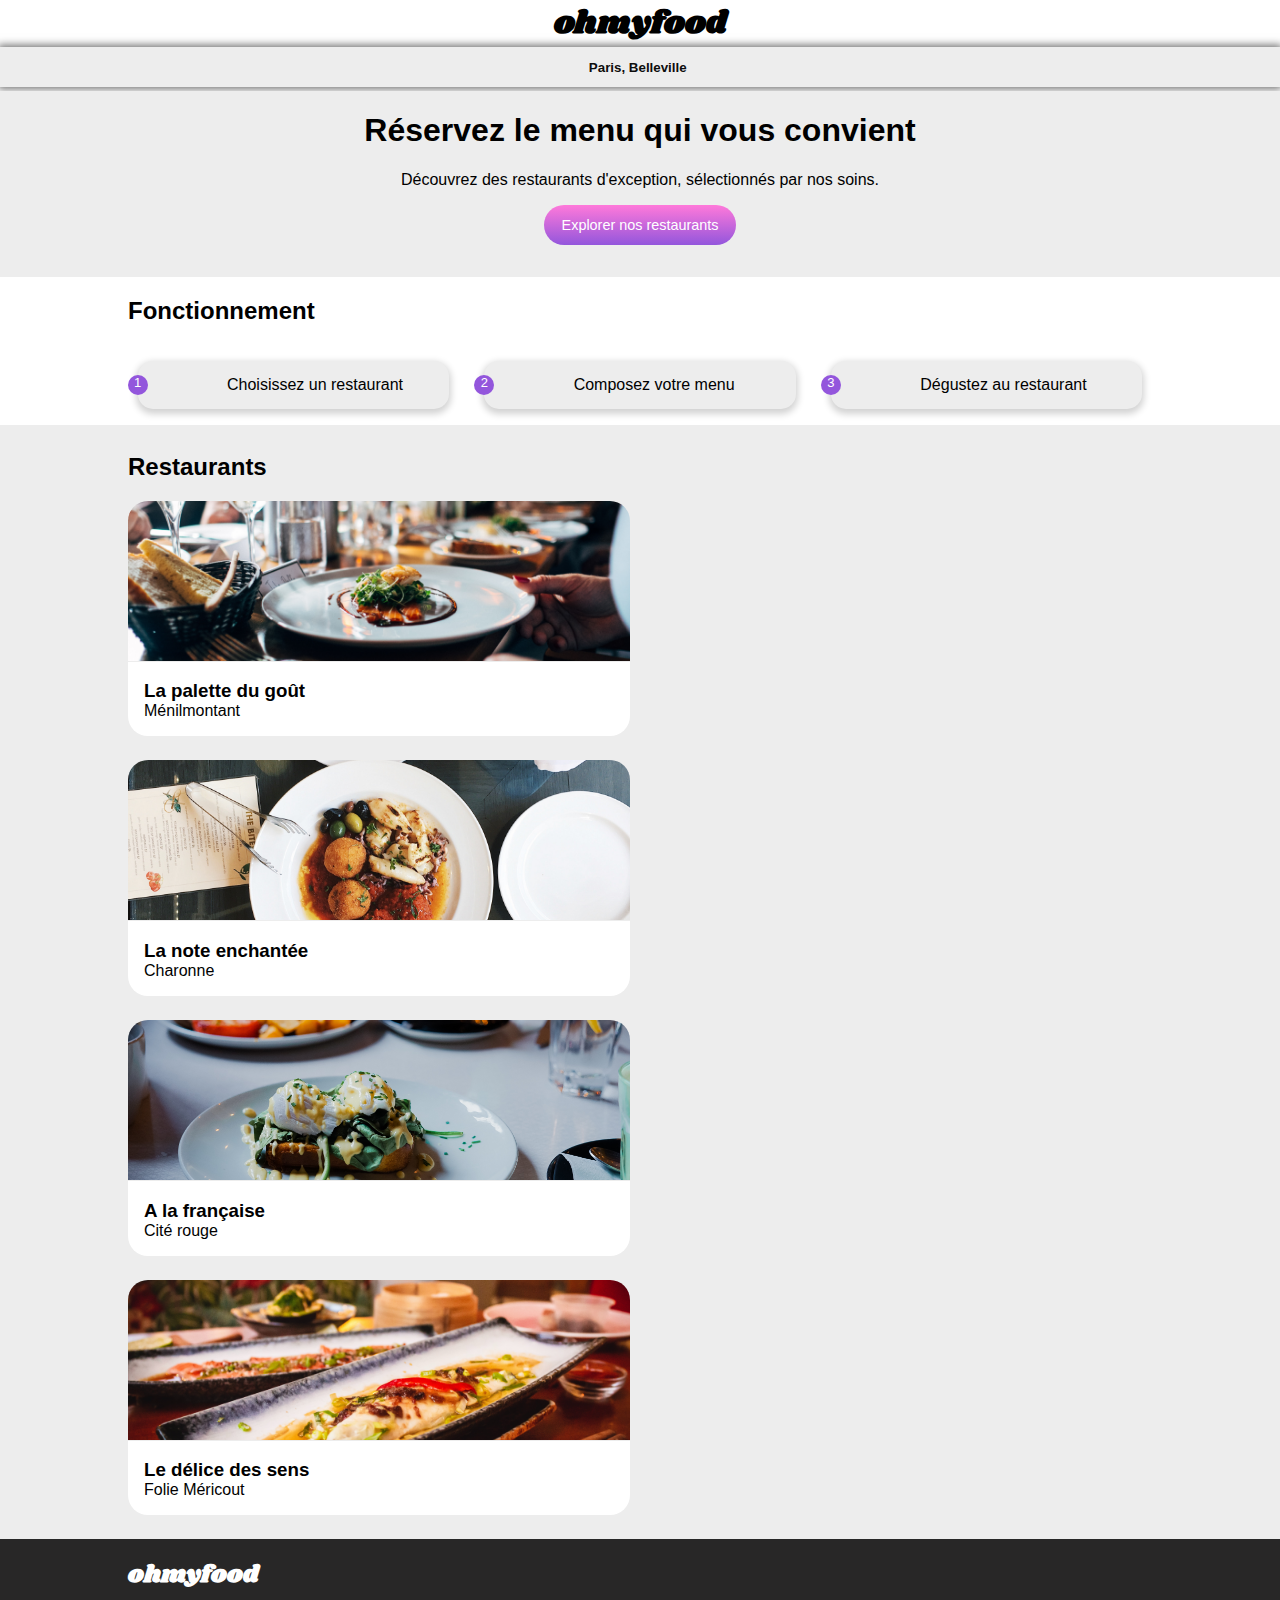
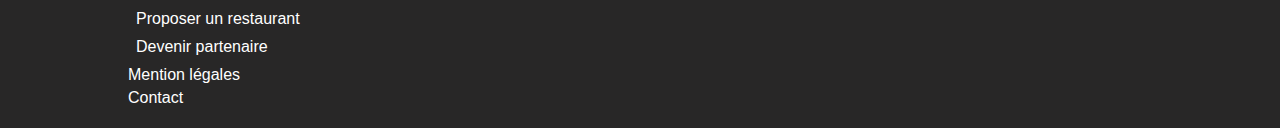
==== ohmyfood/index.html @ c32d4a1a "Half way, il manque plus que les corrections et les animations css" ====
<!DOCTYPE html>
<html lang="fr">
  <head>
    <meta charset="UTF-8" />
    <meta name="viewport" content="width=device-width, initial-scale=1.0" />
    <title>ohmyfood</title>
    <!--Google font-->
    <link rel="preconnect" href="https://fonts.googleapis.com" />
    <link rel="preconnect" href="https://fonts.gstatic.com" crossorigin />
    <link rel="stylesheet" href="https://fonts.googleapis.com/css2?family=Shrikhand&display=swap">
    <!--Font awsome-->
    <link
      rel="stylesheet"
      href="https://cdnjs.cloudflare.com/ajax/libs/font-awesome/6.2.1/css/all.min.css"
      integrity="sha512-MV7K8+y+gLIBoVD59lQIYicR65iaqukzvf/nwasF0nqhPay5w/9lJmVM2hMDcnK1OnMGCdVK+iQrJ7lzPJQd1w=="
      crossorigin="anonymous"
      referrerpolicy="no-referrer"
    />
    <!--CSS-->
    <link rel="stylesheet" href="./css/ohmyfood.css" />
  </head>

  <body>
    <div class="main-container">
      <header>
        <div class="header">
          <a class="logo" href="index.html">ohmyfood</a>
        </div>
      </header>
      <main>
        <div class="search">
          <section class="searchcity">
            <div class="searchcity__items">
              <i class="fas fa-map-marker-alt location-icon"></i>
              <input
                type="search"
                name="ville"
                class="searchcity__items--input"
                placeholder="Paris, Belleville"
              />
            </div>
          </section>
        </div>
        <div class="explore">
          <section class="exploreresto">
            <div class="exploreresto__text">
              <h1>Réservez le menu qui vous convient</h1>
              <p>Découvrez des restaurants d'exception, sélectionnés par nos soins.</p>
            </div>
            <div class="cta__button">
              <a href="#restaurants">
                Explorer nos restaurants
              </a>
            </div>
          </section>
        </div>

        <div class="function">
          <section class="functiontools">
            <div class="functiontools__title">
              <h2>Fonctionnement</h2>
            </div>
            <div class="functiontools__content">
              <div class="functiontools__content--item">
                <div class="item1">
                  <span>1</span>
                </div>
                <div class="item2">
                  <i class="fas fa-mobile-alt"></i>
                </div>
                <p>Choisissez un restaurant</p>
              </div>
              <div class="functiontools__content--item">
                <div class="item1">
                  <span>2</span>
                </div>
                <div class="item2">
                  <i class="fas fa-store-alt"></i>
                </div>
                <p>Composez votre menu</p>
              </div>
              <div class="functiontools__content--item">
                <div class="item1">
                  <span>3</span>
                </div>
                <div class="item2">
                  <i class="fas fa-bars"></i>
                </div>
                <p>Dégustez au restaurant</p>
              </div>
            </div>
            </div>
          </section>
        <div class="restaurants">
          <section class="restaurantssection">
            <div class="restaurantssection__title">
              <h2 id="restaurants">Restaurants</h2>
            </div>
            <div class="restaurantscards">
              <a chref="lapallette.html">
                <article class="restaurantscards__img">
                  <!-- 
                  <div class="new">test</div>
                  -->
                  <img
                    src="images/restaurants/jay.jpg"
                    alt="Image de la chambre d'hôtel montrant un lit"
                  />
                  <div class="restaurantscards__item">
                    <div class="restaurantscards__item--txt">
                      <h3>La palette du goût</h3>
                      <p>Ménilmontant</p>
                    </div>
                    <div class="restaurantscards__item--heartbtn">
                      <i class="far fa-heart"></i>
                    </div>
                  </div>
                </article>
              </a>
            </div>
            <div class="restaurantscards">
              <a chref="#">
                <article class="restaurantscards__img">
                  <img
                    src="images/restaurants/unsplash.jpg"
                    alt="Image de la chambre d'hôtel montrant un lit"
                  />
                  <div class="restaurantscards__item">
                    <div class="restaurantscards__item--txt">
                      <h3>La note enchantée</h3>
                      <p>Charonne</p>
                    </div>
                    <div class="restaurantscards__item--heartbtn">
                      <i class="far fa-heart"></i>
                    </div>
                  </div>
                </article>
              </a>
            </div>
            <div class="restaurantscards">
              <a chref="#">
                <article class="restaurantscards__img">
                  <img
                    src="images/restaurants/toa-heftiba.jpg"
                    alt="Image de la chambre d'hôtel montrant un lit"
                  />
                  <div class="restaurantscards__item">
                    <div class="restaurantscards__item--txt">
                      <h3>A la française</h3>
                      <p>Cité rouge</p>
                    </div>
                    <div class="restaurantscards__item--heartbtn">
                      <i class="far fa-heart"></i>
                    </div>
                  </div>
                </article>
              </a>
            </div>
            <div class="restaurantscards">
              <a chref="#">
                <article class="restaurantscards__img">
                  <img
                    src="images/restaurants/louis.jpg"
                    alt="Image de la chambre d'hôtel montrant un lit"
                  />
                  <div class="restaurantscards__item">
                    <div class="restaurantscards__item--txt">
                      <h3>Le délice des sens</h3>
                      <p>Folie Méricout</p>
                    </div>
                    <div class="restaurantscards__item--heartbtn">
                      <i class="far fa-heart"></i>
                    </div>
                  </div>
                </article>
              </a>
            </div>
          </section>
        </div>
      <footer>
        <div class="footer">
          <section class="footermenu">
            <div class="footermenu__title">
              <a href="index.html">ohmyfood</a>
            </div>
            <div class="footermenu__item">
              <div class="footermenu__item--link">
                <i class="fas fa-utensils"></i>
                <a href="#">Proposer un restaurant</a>
              </div>
              <div class="footermenu__item--link">
                <i class="fas fa-handshake"></i>
                <a href="#">Devenir partenaire</a>
              </div>
              <a href="#">Mention légales</a>
              <a href="#">Contact</a>
            </div>
        </section>
        </div>
      </footer>
    </div>
  </body>
</html>
---- ohmyfood/css/ohmyfood.css ----
/* General */
* {
  box-sizing: border-box;
  font-family: "Roboto", sans-serif;
}

body {
  margin: 0;
  padding: 0;
}

section {
  margin: 0 1.5em;
}

/* Header */
.header {
  text-align: center;
}
.header a {
  color: unset;
  text-decoration: none;
  font-family: "Shrikhand";
  font-size: 2em;
  font-weight: 800;
}

.location-icon {
  padding-left: 3em;
}

.search {
  background-color: #ededed;
  box-shadow: 0px 0px 8px 2px #707070;
  margin-bottom: 4px;
}

.searchcity__items {
  display: flex;
  justify-content: center;
  align-items: center;
  height: 2.5em;
}
.searchcity__items--input {
  border: none;
  background-color: #ededed;
  text-indent: 1em;
  outline: none;
}
.searchcity__items--input::placeholder {
  color: #0d0d0d;
  font-weight: bold;
}

/*Book*/
.explore {
  background-color: #ededed;
}

.exploreresto {
  display: flex;
  flex-direction: column;
  align-items: center;
  text-align: center;
}

.exploreresto__text h1 {
  display: block;
  padding: 0 1.5em;
}

.cta__button {
  display: flex;
  height: 2.5em;
  justify-content: center;
  align-items: center;
  width: 12em;
  border-radius: 20px;
  background: linear-gradient(#ff79da, #9356dc);
  margin-bottom: 2em;
}
.cta__button a {
  color: #ffffff;
  text-decoration: none;
  font-size: 0.9em;
}

.cta__button:hover {
  background: linear-gradient(#fd8ede, #9c66de);
  box-shadow: 0px 0px 10px 5px #e3d3e9;
}

/*Fonctionnement*/
.functiontools__content--item {
  display: flex;
  min-width: 300px;
  height: 3em;
  justify-content: left;
  align-items: center;
  margin: 1em 0.6em;
  border-radius: 15px 15px;
  background-color: #ededed;
  box-shadow: 0px 3px 7px 2px #d2d2d2;
}
.functiontools__content--item .item1 {
  width: 20px;
  height: 20px;
  font-size: small;
  background-color: #9356dc;
  border-radius: 50%;
  text-align: center;
  color: #ffffff;
  margin-right: 5px;
  position: absolute;
  left: 25px;
}
.functiontools__content--item .item2 {
  width: 10px;
  margin: 0 1.7em;
  color: #6b6b6b;
}
.functiontools__content--item .item2:hover {
  color: #9356dc;
}

/*Cards*/
.restaurants {
  background-color: #ededed;
  padding-top: 0.5em;
}

.restaurantscards__item {
  margin-top: -3px;
}

article {
  position: relative;
}

.restaurantscards {
  padding-bottom: 1.5em;
}
.restaurantscards__img > img {
  object-fit: cover;
  width: 100%;
  height: 10em;
  border-radius: 20px 20px 0 0;
  overflow: hidden;
}
.restaurantscards__item {
  display: flex;
  background-color: #ffffff;
  border-radius: 0 0 20px 20px;
  justify-content: space-between;
  align-items: center;
}
.restaurantscards__item .restaurantscards__item--txt {
  margin-left: 1em;
}
.restaurantscards__item h3 {
  margin: 0;
  padding-top: 1em;
}
.restaurantscards__item p {
  margin-top: 0;
}
.restaurantscards__item .restaurantscards__item--heartbtn {
  margin-right: 1em;
  cursor: pointer;
}
.restaurantscards__item .restaurantscards__item--heartbtn i.far.fa-heart:before {
  stroke-width: 1px;
}

/*footer*/
.footer {
  background-color: #282727;
}

.footermenu {
  padding: 0.5em 0;
}
.footermenu .footermenu__title {
  padding: 10px 0;
}
.footermenu .footermenu__title a {
  color: #ffffff;
  text-decoration: none;
  font-family: "Shrikhand";
  font-size: 1.5em;
  font-weight: 600;
}

.footermenu__item {
  display: block;
  padding: 0.5em 0;
}
.footermenu__item * {
  padding-bottom: 5px;
}
.footermenu__item a {
  display: block;
  color: #ffffff;
  text-decoration: none;
  font-size: 16px;
}
.footermenu__item--link {
  display: flex;
  grid-template-columns: 1fr 1fr;
}
.footermenu__item i {
  color: #ffffff;
  padding-right: 0.5em;
}

/****** Media queries ***********/
/* Medium devices (tablets, less/equal than 1024px) */
@media (min-width: 1024px) {
  section {
    margin: 0 10%;
  }
  .functiontools__content {
    display: grid;
    grid-template-columns: 1fr 1fr 1fr;
    gap: 1em;
  }
  .functiontools__content--item .item1 {
    position: relative;
    left: -10px;
  }
  .restaurantscards a {
    display: block;
  }
  .restaurantscards {
    display: grid;
    grid-template-columns: 1fr 1fr;
    gap: 20px;
  }
}
/**Test
article {
  position: relative;
}

.new {
  position: absolute;
  top: 10px;
  right: 10px;
  background-color: white;
}
**//*# sourceMappingURL=ohmyfood.css.map */
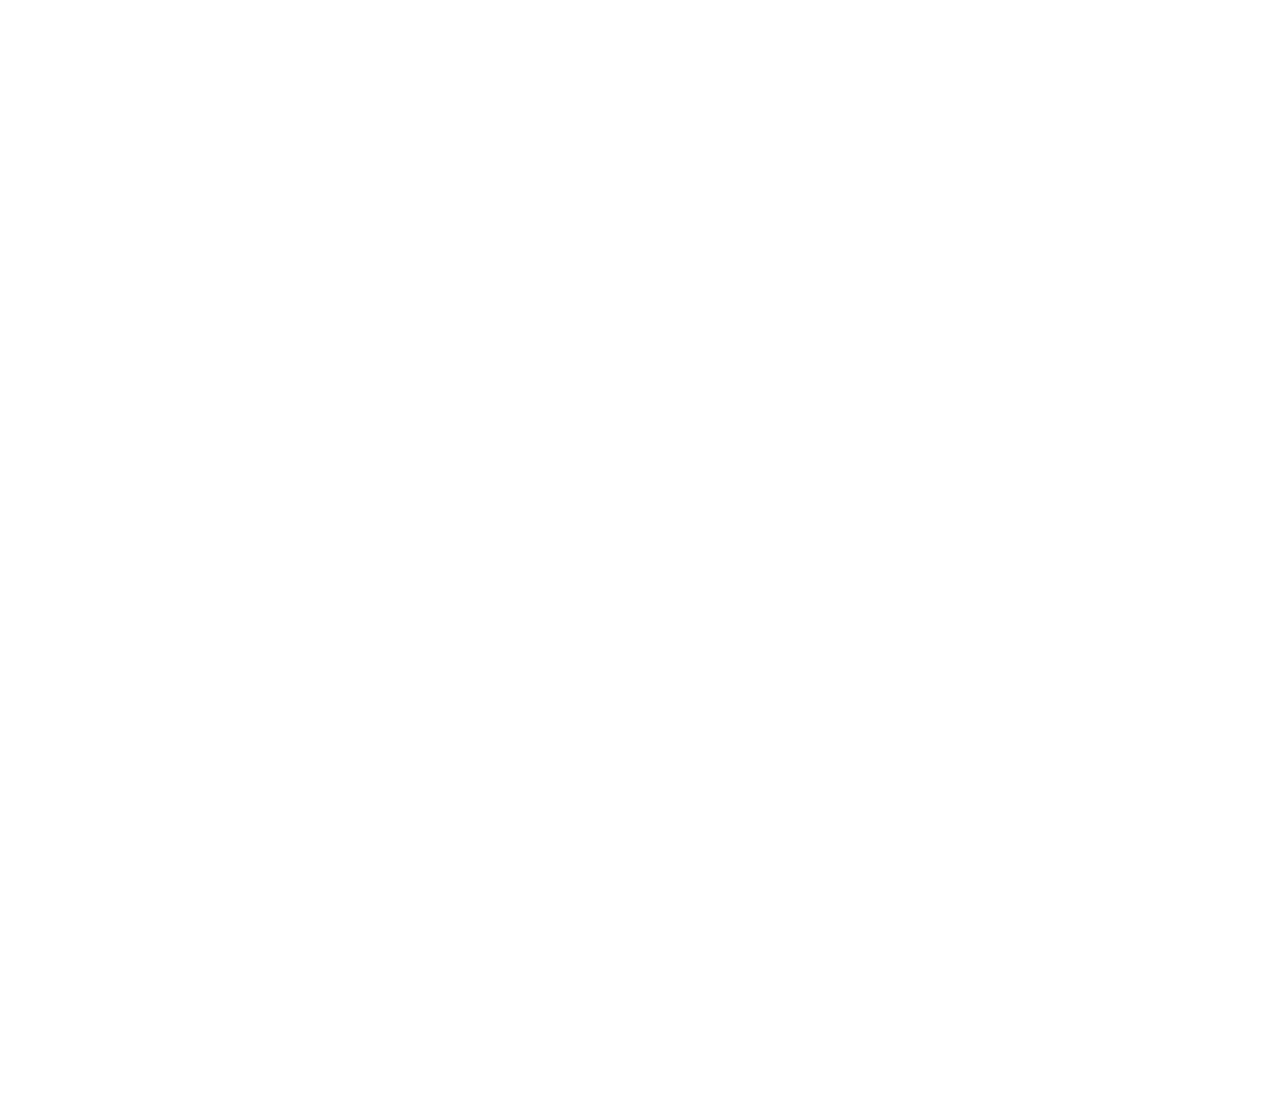
==== commit 4c535ec4: "CSS animation" ====
--- a/ohmyfood/index.html
+++ b/ohmyfood/index.html
@@ -21,6 +21,7 @@
   </head>
 
   <body>
+    <div class="loading-bar"></div>
     <div class="main-container">
       <header>
         <div class="header">
@@ -28,154 +29,179 @@
         </div>
       </header>
       <main>
-        <div class="search">
-          <section class="searchcity">
-            <div class="searchcity__items">
-              <i class="fas fa-map-marker-alt location-icon"></i>
-              <input
-                type="search"
-                name="ville"
-                class="searchcity__items--input"
-                placeholder="Paris, Belleville"
-              />
-            </div>
-          </section>
-        </div>
-        <div class="explore">
-          <section class="exploreresto">
-            <div class="exploreresto__text">
-              <h1>Réservez le menu qui vous convient</h1>
-              <p>Découvrez des restaurants d'exception, sélectionnés par nos soins.</p>
-            </div>
-            <div class="cta__button">
-              <a href="#restaurants">
-                Explorer nos restaurants
-              </a>
-            </div>
-          </section>
-        </div>
-
-        <div class="function">
-          <section class="functiontools">
-            <div class="functiontools__title">
-              <h2>Fonctionnement</h2>
-            </div>
-            <div class="functiontools__content">
-              <div class="functiontools__content--item">
-                <div class="item1">
-                  <span>1</span>
+        <div class="maincontent">
+          <div class="search">
+            <section class="searchcity">
+              <div class="searchcity__items">
+                <i class="fas fa-map-marker-alt location-icon"></i>
+                <input
+                  type="search"
+                  name="ville"
+                  class="searchcity__items--input"
+                  placeholder="Paris, Belleville"
+                />
+              </div>
+            </section>
+          </div>
+          <div class="explore">
+            <section class="exploreresto">
+              <div class="exploreresto__text">
+                <h1>Réservez le menu qui vous convient</h1>
+                <p>Découvrez des restaurants d'exception, sélectionnés par nos soins.</p>
+              </div>
+              <div class="cta__button">
+                <a href="#restaurants">
+                  Explorer nos restaurants
+                </a>
+              </div>
+            </section>
+          </div>
+
+          <div class="function">
+            <section class="functiontools">
+              <div class="functiontools__title">
+                <h2>Fonctionnement</h2>
+              </div>
+              <div class="functiontools__content">
+                <div class="functiontools__content--item">
+                  <div class="item1">
+                    <span>1</span>
+                  </div>
+                  <div class="item2">
+                    <i class="fas fa-mobile-alt"></i>
+                  </div>
+                  <p>Choisissez un restaurant</p>
                 </div>
-                <div class="item2">
-                  <i class="fas fa-mobile-alt"></i>
+                <div class="functiontools__content--item">
+                  <div class="item1">
+                    <span>2</span>
+                  </div>
+                  <div class="item2">
+                    <i class="fas fa-store-alt"></i>
+                  </div>
+                  <p>Composez votre menu</p>
                 </div>
-                <p>Choisissez un restaurant</p>
-              </div>
-              <div class="functiontools__content--item">
-                <div class="item1">
-                  <span>2</span>
+                <div class="functiontools__content--item">
+                  <div class="item1">
+                    <span>3</span>
+                  </div>
+                  <div class="item2">
+                    <i class="fas fa-bars"></i>
+                  </div>
+                  <p>Dégustez au restaurant</p>
                 </div>
-                <div class="item2">
-                  <i class="fas fa-store-alt"></i>
-                </div>
-                <p>Composez votre menu</p>
-              </div>
-              <div class="functiontools__content--item">
-                <div class="item1">
-                  <span>3</span>
-                </div>
-                <div class="item2">
-                  <i class="fas fa-bars"></i>
-                </div>
-                <p>Dégustez au restaurant</p>
-              </div>
-            </div>
-            </div>
-          </section>
-        <div class="restaurants">
-          <section class="restaurantssection">
-            <div class="restaurantssection__title">
-              <h2 id="restaurants">Restaurants</h2>
-            </div>
-            <div class="restaurantscards">
-              <a chref="lapallette.html">
-                <article class="restaurantscards__img">
-                  <!-- 
-                  <div class="new">test</div>
-                  -->
-                  <img
-                    src="images/restaurants/jay.jpg"
-                    alt="Image de la chambre d'hôtel montrant un lit"
-                  />
-                  <div class="restaurantscards__item">
-                    <div class="restaurantscards__item--txt">
-                      <h3>La palette du goût</h3>
-                      <p>Ménilmontant</p>
-                    </div>
-                    <div class="restaurantscards__item--heartbtn">
-                      <i class="far fa-heart"></i>
-                    </div>
-                  </div>
-                </article>
-              </a>
-            </div>
-            <div class="restaurantscards">
-              <a chref="#">
-                <article class="restaurantscards__img">
-                  <img
-                    src="images/restaurants/unsplash.jpg"
-                    alt="Image de la chambre d'hôtel montrant un lit"
-                  />
-                  <div class="restaurantscards__item">
-                    <div class="restaurantscards__item--txt">
-                      <h3>La note enchantée</h3>
-                      <p>Charonne</p>
-                    </div>
-                    <div class="restaurantscards__item--heartbtn">
-                      <i class="far fa-heart"></i>
-                    </div>
-                  </div>
-                </article>
-              </a>
-            </div>
-            <div class="restaurantscards">
-              <a chref="#">
-                <article class="restaurantscards__img">
-                  <img
-                    src="images/restaurants/toa-heftiba.jpg"
-                    alt="Image de la chambre d'hôtel montrant un lit"
-                  />
-                  <div class="restaurantscards__item">
-                    <div class="restaurantscards__item--txt">
-                      <h3>A la française</h3>
-                      <p>Cité rouge</p>
-                    </div>
-                    <div class="restaurantscards__item--heartbtn">
-                      <i class="far fa-heart"></i>
-                    </div>
-                  </div>
-                </article>
-              </a>
-            </div>
-            <div class="restaurantscards">
-              <a chref="#">
-                <article class="restaurantscards__img">
-                  <img
-                    src="images/restaurants/louis.jpg"
-                    alt="Image de la chambre d'hôtel montrant un lit"
-                  />
-                  <div class="restaurantscards__item">
-                    <div class="restaurantscards__item--txt">
-                      <h3>Le délice des sens</h3>
-                      <p>Folie Méricout</p>
-                    </div>
-                    <div class="restaurantscards__item--heartbtn">
-                      <i class="far fa-heart"></i>
-                    </div>
-                  </div>
-                </article>
-              </a>
-            </div>
-          </section>
+              </div>
+            </section>
+          </div>
+          <div class="restaurants">
+            <section class="restaurantssection">
+              <div class="restaurantssection__title">
+                <h2 id="restaurants">Restaurants</h2>
+              </div>
+              <div class="restaurantscards">
+                <article class="card">
+                  <div class="carditem">
+                    <a href="lapallette.html">
+                      <div class="carditem__label">Nouveau</div>
+                      <img
+                        src="images/restaurants/jay.jpg"
+                        alt="Image de la chambre d'hôtel montrant un lit"
+                      />
+                      <div class="carditem__txt">
+                        <div class="carditem__txt--content">
+                          <h3>La palette du goût</h3>
+                          <p>Ménilmontant</p>
+                        </div>
+                      </div>
+                    </a> 
+                  </div>
+                  <div class="card__heartbtn">
+                    <input type="checkbox" id="heart-checkbox" class="hidden-checkbox">
+                    <label for="heart-checkbox" class="card__heartbtn--label">
+                        <i class="far fa-heart empty" ></i>
+                        <i class="fas fa-heart colored"></i>
+                    </label>
+                  </div>
+                </article>
+
+                <article class="card">
+                  <div class="carditem">
+                    <a href="lapallette.html">
+                      <div class="carditem__label">Nouveau</div>
+                      <img
+                        src="images/restaurants/unsplash.jpg"
+                        alt="Image de la chambre d'hôtel montrant un lit"
+                      />
+                      <div class="carditem__txt">
+                        <div class="carditem__txt--content">
+                          <h3>La note enchantée</h3>
+                          <p>Charonne</p>
+                        </div>
+                      </div>
+                    </a> 
+                  </div>
+                  <div class="card__heartbtn">
+                    <input type="checkbox" id="heart-checkbox2" class="hidden-checkbox2">
+                    <label for="heart-checkbox2" class="card__heartbtn--label2">
+                        <i class="far fa-heart empty" ></i>
+                        <i class="fas fa-heart colored"></i>
+                    </label>
+                  </div>
+                </article>
+
+                <article class="card">
+                  <div class="carditem">
+                    <a href="lapallette.html">
+                      <!-- 
+                      <div class="new">test</div>
+                      -->
+                      <img
+                        src="images/restaurants/toa-heftiba.jpg"
+                        alt="Image de la chambre d'hôtel montrant un lit"
+                      />
+                      <div class="carditem__txt">
+                        <div class="carditem__txt--content">
+                          <h3>A la française</h3>
+                          <p>Cité rouge</p>
+                        </div>
+                      </div>
+                    </a> 
+                  </div>
+                  <div class="card__heartbtn">
+                    <input type="checkbox" id="heart-checkbox3" class="hidden-checkbox3">
+                    <label for="heart-checkbox3" class="card__heartbtn--label3">
+                        <i class="far fa-heart empty" ></i>
+                        <i class="fas fa-heart colored"></i>
+                    </label>
+                  </div>
+                </article>
+
+                <article class="card">
+                  <div class="carditem">
+                    <a href="lapallette.html">
+                      <img
+                        src="images/restaurants/louis.jpg"
+                        alt="Image de la chambre d'hôtel montrant un lit"
+                      />
+                      <div class="carditem__txt">
+                        <div class="carditem__txt--content">
+                          <h3>Le délice des sens</h3>
+                          <p>Folie Méricout</p>
+                        </div>
+                      </div>
+                    </a> 
+                  </div>
+                  <div class="card__heartbtn">
+                    <input type="checkbox" id="heart-checkbox4" class="hidden-checkbox4">
+                    <label for="heart-checkbox4" class="card__heartbtn--label4">
+                        <i class="far fa-heart empty" ></i>
+                        <i class="fas fa-heart colored"></i>
+                    </label>
+                  </div>
+                </article>
+              </div>
+            </section>
+          </div>
         </div>
       <footer>
         <div class="footer">
@@ -195,7 +221,7 @@
               <a href="#">Mention légales</a>
               <a href="#">Contact</a>
             </div>
-        </section>
+          </section>
         </div>
       </footer>
     </div>
--- a/ohmyfood/css/ohmyfood.css
+++ b/ohmyfood/css/ohmyfood.css
@@ -1,3 +1,46 @@
+/* Loader */
+body {
+  position: relative;
+}
+
+@keyframes load {
+  from {
+    width: 0;
+  }
+  to {
+    width: 100%;
+  }
+}
+@keyframes fadeOut {
+  from {
+    opacity: 1;
+  }
+  to {
+    opacity: 0;
+    visibility: hidden;
+  }
+}
+.loading-bar {
+  position: fixed;
+  top: 0;
+  left: 0;
+  width: 0;
+  height: 4px;
+  background-color: #ff79da;
+  animation: load 1s linear forwards, fadeOut 1s 0.9s forwards;
+  z-index: 1000;
+}
+
+.main-container {
+  opacity: 0;
+  animation: fadeIn 1s 1s forwards;
+}
+
+@keyframes fadeIn {
+  to {
+    opacity: 1;
+  }
+}
 /* General */
 * {
   box-sizing: border-box;
@@ -58,26 +101,31 @@
 }
 
 .exploreresto {
-  display: flex;
+  text-align: center;
+  display: flex;
+  justify-content: center;
+  align-items: center;
   flex-direction: column;
-  align-items: center;
-  text-align: center;
 }
 
 .exploreresto__text h1 {
+  display: flex;
+  justify-content: center;
+  align-items: center;
   display: block;
   padding: 0 1.5em;
 }
 
 .cta__button {
   display: flex;
+  justify-content: center;
+  align-items: center;
   height: 2.5em;
-  justify-content: center;
-  align-items: center;
   width: 12em;
   border-radius: 20px;
   background: linear-gradient(#ff79da, #9356dc);
   margin-bottom: 2em;
+  transition: background 0.5s ease, box-shadow 0.5s ease;
 }
 .cta__button a {
   color: #ffffff;
@@ -93,22 +141,23 @@
 /*Fonctionnement*/
 .functiontools__content--item {
   display: flex;
+  align-items: center;
   min-width: 300px;
   height: 3em;
-  justify-content: left;
-  align-items: center;
   margin: 1em 0.6em;
   border-radius: 15px 15px;
   background-color: #ededed;
   box-shadow: 0px 3px 7px 2px #d2d2d2;
 }
 .functiontools__content--item .item1 {
+  display: flex;
+  justify-content: center;
+  align-items: center;
   width: 20px;
   height: 20px;
   font-size: small;
   background-color: #9356dc;
   border-radius: 50%;
-  text-align: center;
   color: #ffffff;
   margin-right: 5px;
   position: absolute;
@@ -129,47 +178,97 @@
   padding-top: 0.5em;
 }
 
-.restaurantscards__item {
+.card .carditem__txt {
   margin-top: -3px;
 }
 
-article {
-  position: relative;
-}
-
-.restaurantscards {
+.carditem {
   padding-bottom: 1.5em;
 }
-.restaurantscards__img > img {
+.carditem a {
+  color: inherit;
+  text-decoration: none;
+}
+.carditem img {
   object-fit: cover;
   width: 100%;
   height: 10em;
   border-radius: 20px 20px 0 0;
   overflow: hidden;
 }
-.restaurantscards__item {
+.carditem article {
+  position: relative;
+}
+.carditem__label {
+  position: absolute;
+  top: 20px;
+  right: 20px;
+  padding: 10px;
+  color: green;
+  font-weight: bold;
+  background-color: lightgreen;
+}
+.carditem__txt {
   display: flex;
   background-color: #ffffff;
   border-radius: 0 0 20px 20px;
-  justify-content: space-between;
-  align-items: center;
-}
-.restaurantscards__item .restaurantscards__item--txt {
+  align-items: center;
+}
+.carditem__txt .carditem__txt--content {
   margin-left: 1em;
 }
-.restaurantscards__item h3 {
+.carditem__txt h3 {
   margin: 0;
   padding-top: 1em;
 }
-.restaurantscards__item p {
+.carditem__txt p {
   margin-top: 0;
 }
-.restaurantscards__item .restaurantscards__item--heartbtn {
-  margin-right: 1em;
+
+.card {
+  position: relative;
+}
+.card__heartbtn i {
   cursor: pointer;
-}
-.restaurantscards__item .restaurantscards__item--heartbtn i.far.fa-heart:before {
-  stroke-width: 1px;
+  position: absolute;
+  right: 15px;
+  bottom: 55px;
+  font-size: 1.2em;
+}
+
+.hidden-checkbox,
+.hidden-checkbox2,
+.hidden-checkbox3,
+.hidden-checkbox4 {
+  display: none;
+}
+
+.colored {
+  display: none;
+}
+
+.hidden-checkbox:checked + .card__heartbtn--label .empty,
+.hidden-checkbox2:checked + .card__heartbtn--label2 .empty,
+.hidden-checkbox3:checked + .card__heartbtn--label3 .empty,
+.hidden-checkbox4:checked + .card__heartbtn--label4 .empty {
+  display: none;
+}
+
+.hidden-checkbox:checked + .card__heartbtn--label .colored,
+.hidden-checkbox2:checked + .card__heartbtn--label2 .colored,
+.hidden-checkbox3:checked + .card__heartbtn--label3 .colored,
+.hidden-checkbox4:checked + .card__heartbtn--label4 .colored {
+  display: inline;
+  color: transparent;
+}
+
+.colored::before {
+  position: absolute;
+  top: -20px;
+  left: -20px;
+  background: linear-gradient(#9c66de, #fd8ede);
+  -webkit-background-clip: text;
+  background-clip: text;
 }
 
 /*footer*/
@@ -228,24 +327,30 @@
     position: relative;
     left: -10px;
   }
-  .restaurantscards a {
-    display: block;
-  }
   .restaurantscards {
     display: grid;
     grid-template-columns: 1fr 1fr;
     gap: 20px;
   }
-}
-/**Test
-article {
-  position: relative;
-}
-
-.new {
-  position: absolute;
-  top: 10px;
-  right: 10px;
-  background-color: white;
-}
-**//*# sourceMappingURL=ohmyfood.css.map */+  .footermenu {
+    display: flex;
+    gap: 20px;
+    align-items: center;
+    justify-content: right;
+  }
+  .footermenu__item {
+    display: flex;
+    gap: 20px;
+    align-items: center;
+    padding-bottom: 0;
+  }
+  .footermenu__item--link {
+    display: flex;
+    align-items: center;
+  }
+  .footermenu__title {
+    order: 1;
+    position: relative;
+    right: -150px;
+  }
+}/*# sourceMappingURL=ohmyfood.css.map */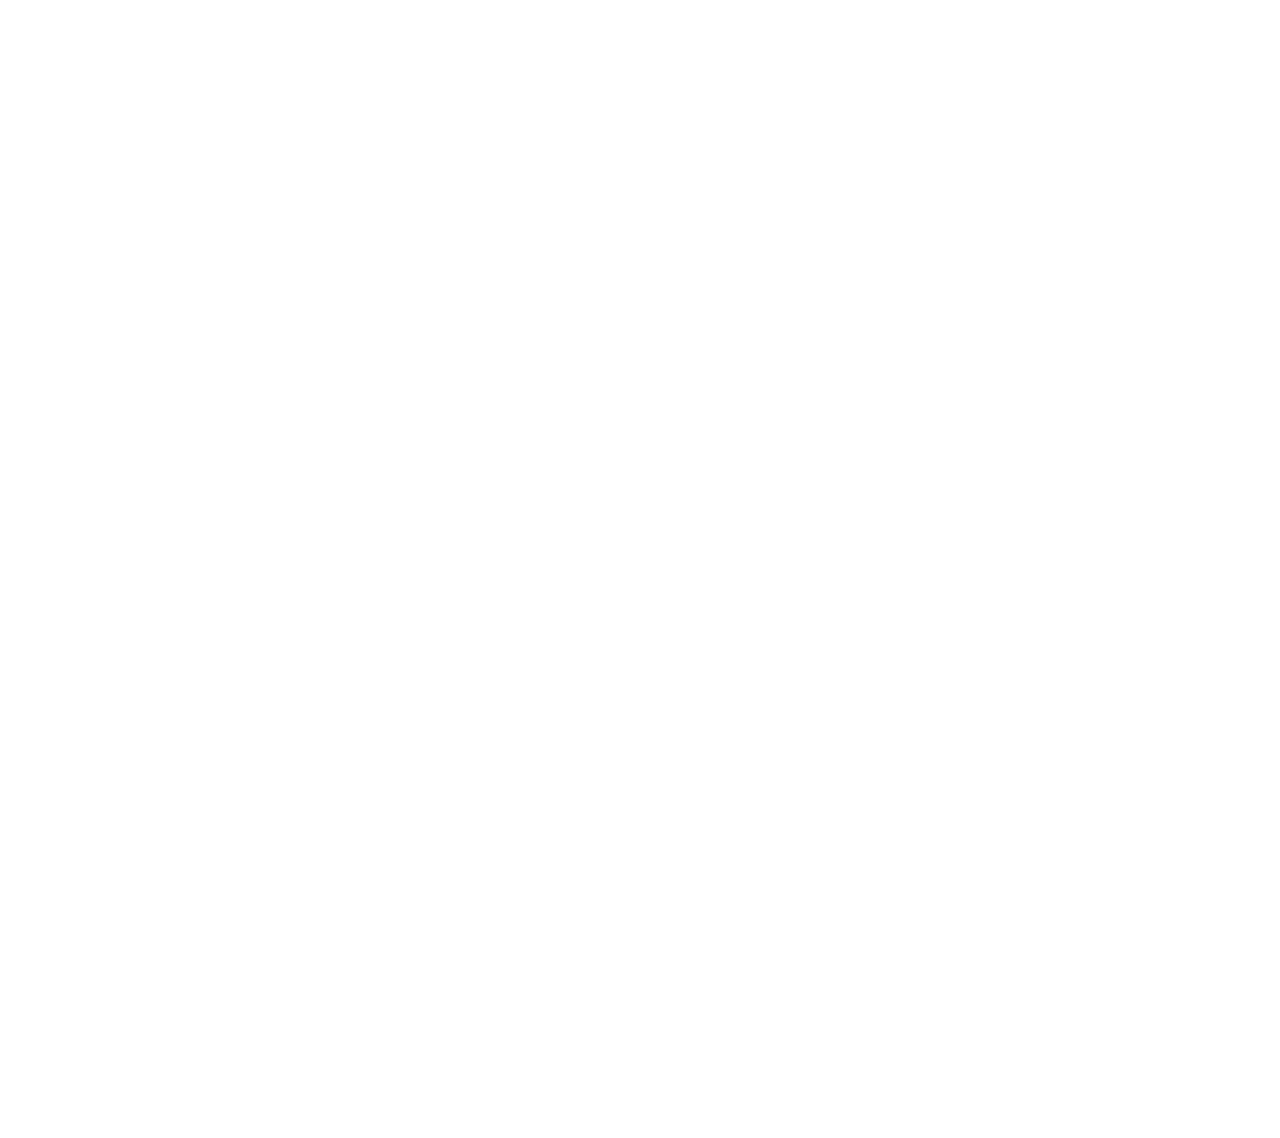
==== commit 85a5a861: "Maquette stable" ====
--- a/ohmyfood/index.html
+++ b/ohmyfood/index.html
@@ -7,7 +7,10 @@
     <!--Google font-->
     <link rel="preconnect" href="https://fonts.googleapis.com" />
     <link rel="preconnect" href="https://fonts.gstatic.com" crossorigin />
-    <link rel="stylesheet" href="https://fonts.googleapis.com/css2?family=Shrikhand&display=swap">
+    <link
+      rel="stylesheet"
+      href="https://fonts.googleapis.com/css2?family=Shrikhand&display=swap"
+    />
     <!--Font awsome-->
     <link
       rel="stylesheet"
@@ -31,7 +34,7 @@
       <main>
         <div class="maincontent">
           <div class="search">
-            <section class="searchcity">
+            <div class="searchcity">
               <div class="searchcity__items">
                 <i class="fas fa-map-marker-alt location-icon"></i>
                 <input
@@ -41,18 +44,19 @@
                   placeholder="Paris, Belleville"
                 />
               </div>
-            </section>
+            </div>
           </div>
           <div class="explore">
             <section class="exploreresto">
               <div class="exploreresto__text">
                 <h1>Réservez le menu qui vous convient</h1>
-                <p>Découvrez des restaurants d'exception, sélectionnés par nos soins.</p>
+                <p>
+                  Découvrez des restaurants d'exception, sélectionnés par nos
+                  soins.
+                </p>
               </div>
               <div class="cta__button">
-                <a href="#restaurants">
-                  Explorer nos restaurants
-                </a>
+                <a href="#restaurants"> Explorer nos restaurants </a>
               </div>
             </section>
           </div>
@@ -113,13 +117,17 @@
                           <p>Ménilmontant</p>
                         </div>
                       </div>
-                    </a> 
-                  </div>
-                  <div class="card__heartbtn">
-                    <input type="checkbox" id="heart-checkbox" class="hidden-checkbox">
+                    </a>
+                  </div>
+                  <div class="card__heartbtn">
+                    <input
+                      type="checkbox"
+                      id="heart-checkbox"
+                      class="hidden-checkbox"
+                    />
                     <label for="heart-checkbox" class="card__heartbtn--label">
-                        <i class="far fa-heart empty" ></i>
-                        <i class="fas fa-heart colored"></i>
+                      <i class="far fa-heart empty"></i>
+                      <i class="fas fa-heart colored"></i>
                     </label>
                   </div>
                 </article>
@@ -138,13 +146,17 @@
                           <p>Charonne</p>
                         </div>
                       </div>
-                    </a> 
-                  </div>
-                  <div class="card__heartbtn">
-                    <input type="checkbox" id="heart-checkbox2" class="hidden-checkbox2">
+                    </a>
+                  </div>
+                  <div class="card__heartbtn">
+                    <input
+                      type="checkbox"
+                      id="heart-checkbox2"
+                      class="hidden-checkbox2"
+                    />
                     <label for="heart-checkbox2" class="card__heartbtn--label2">
-                        <i class="far fa-heart empty" ></i>
-                        <i class="fas fa-heart colored"></i>
+                      <i class="far fa-heart empty"></i>
+                      <i class="fas fa-heart colored"></i>
                     </label>
                   </div>
                 </article>
@@ -165,13 +177,17 @@
                           <p>Cité rouge</p>
                         </div>
                       </div>
-                    </a> 
-                  </div>
-                  <div class="card__heartbtn">
-                    <input type="checkbox" id="heart-checkbox3" class="hidden-checkbox3">
+                    </a>
+                  </div>
+                  <div class="card__heartbtn">
+                    <input
+                      type="checkbox"
+                      id="heart-checkbox3"
+                      class="hidden-checkbox3"
+                    />
                     <label for="heart-checkbox3" class="card__heartbtn--label3">
-                        <i class="far fa-heart empty" ></i>
-                        <i class="fas fa-heart colored"></i>
+                      <i class="far fa-heart empty"></i>
+                      <i class="fas fa-heart colored"></i>
                     </label>
                   </div>
                 </article>
@@ -189,13 +205,17 @@
                           <p>Folie Méricout</p>
                         </div>
                       </div>
-                    </a> 
-                  </div>
-                  <div class="card__heartbtn">
-                    <input type="checkbox" id="heart-checkbox4" class="hidden-checkbox4">
+                    </a>
+                  </div>
+                  <div class="card__heartbtn">
+                    <input
+                      type="checkbox"
+                      id="heart-checkbox4"
+                      class="hidden-checkbox4"
+                    />
                     <label for="heart-checkbox4" class="card__heartbtn--label4">
-                        <i class="far fa-heart empty" ></i>
-                        <i class="fas fa-heart colored"></i>
+                      <i class="far fa-heart empty"></i>
+                      <i class="fas fa-heart colored"></i>
                     </label>
                   </div>
                 </article>
@@ -203,11 +223,14 @@
             </section>
           </div>
         </div>
+      </main>
       <footer>
         <div class="footer">
-          <section class="footermenu">
+          <div class="footermenu">
             <div class="footermenu__title">
-              <a href="index.html">ohmyfood</a>
+              <h3>
+                <a href="index.html">ohmyfood</a>
+              </h3>
             </div>
             <div class="footermenu__item">
               <div class="footermenu__item--link">
@@ -221,7 +244,7 @@
               <a href="#">Mention légales</a>
               <a href="#">Contact</a>
             </div>
-          </section>
+          </div>
         </div>
       </footer>
     </div>
--- a/ohmyfood/css/ohmyfood.css
+++ b/ohmyfood/css/ohmyfood.css
@@ -277,7 +277,7 @@
 }
 
 .footermenu {
-  padding: 0.5em 0;
+  padding: 0 1.5em;
 }
 .footermenu .footermenu__title {
   padding: 10px 0;
@@ -351,6 +351,6 @@
   .footermenu__title {
     order: 1;
     position: relative;
-    right: -150px;
-  }
-}/*# sourceMappingURL=ohmyfood.css.map */+    right: -50px;
+  }
+} /*# sourceMappingURL=ohmyfood.css.map */
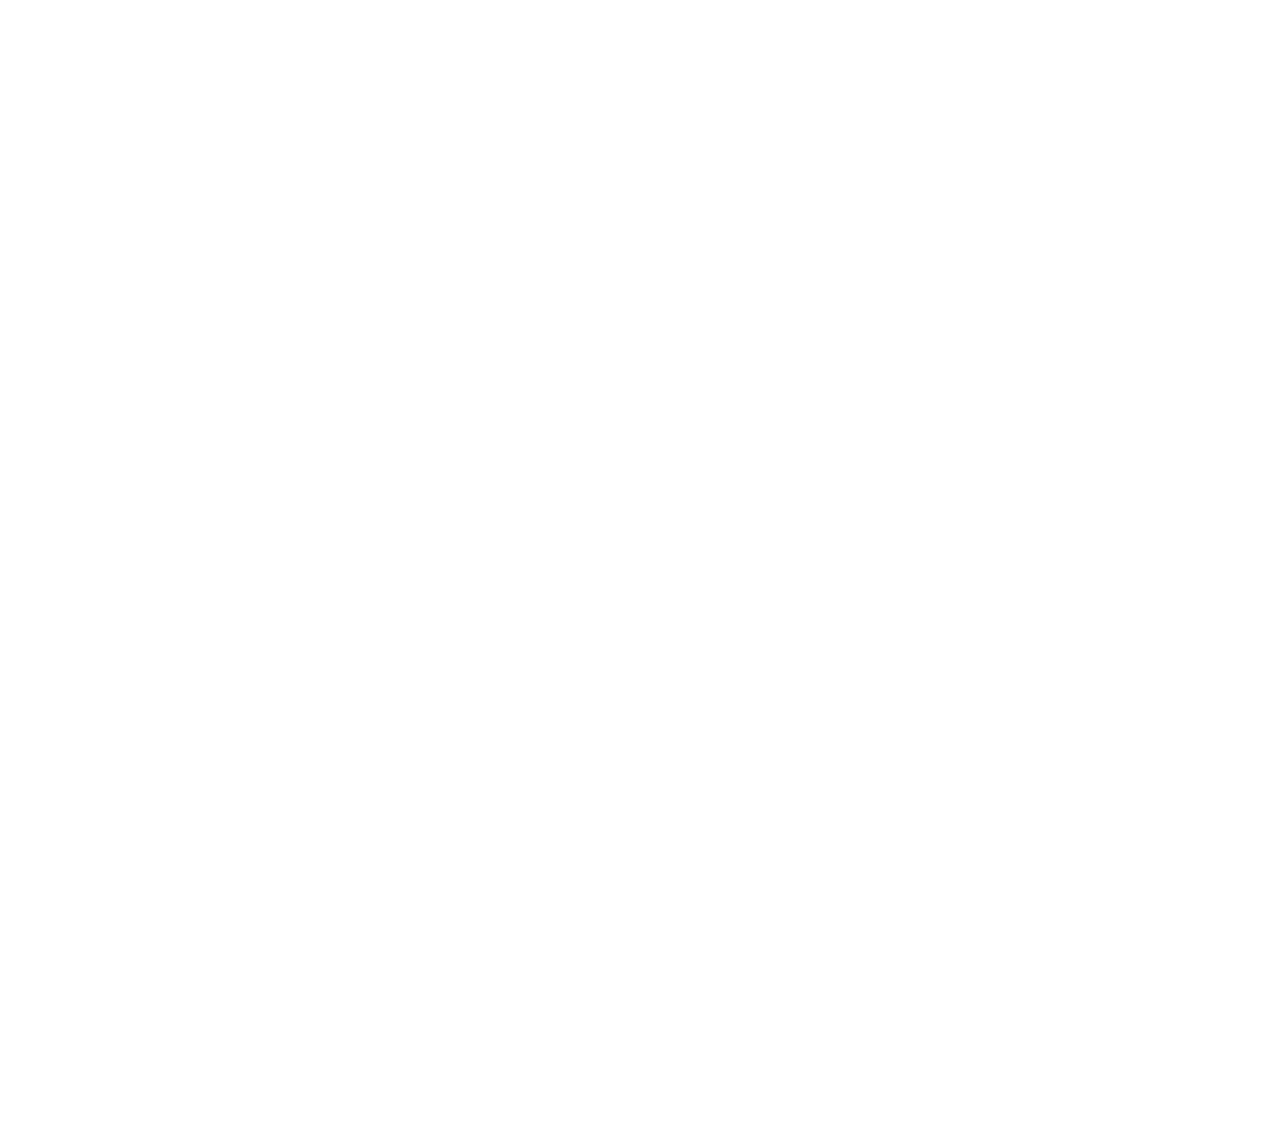
==== commit a4f16547: "Apres evaluation" ====
--- a/ohmyfood/index.html
+++ b/ohmyfood/index.html
@@ -134,8 +134,8 @@
 
                 <article class="card">
                   <div class="carditem">
-                    <a href="lapallette.html">
-                      <div class="carditem__label">Nouveau</div>
+                    <a href="lanote.html">
+                      <div class="carditem__label light">Nouveau</div>
                       <img
                         src="images/restaurants/unsplash.jpg"
                         alt="Image de la chambre d'hôtel montrant un lit"
@@ -163,10 +163,7 @@
 
                 <article class="card">
                   <div class="carditem">
-                    <a href="lapallette.html">
-                      <!-- 
-                      <div class="new">test</div>
-                      -->
+                    <a href="alafrancaise.html">
                       <img
                         src="images/restaurants/toa-heftiba.jpg"
                         alt="Image de la chambre d'hôtel montrant un lit"
@@ -194,7 +191,7 @@
 
                 <article class="card">
                   <div class="carditem">
-                    <a href="lapallette.html">
+                    <a href="ledelice.html">
                       <img
                         src="images/restaurants/louis.jpg"
                         alt="Image de la chambre d'hôtel montrant un lit"
@@ -226,7 +223,7 @@
       </main>
       <footer>
         <div class="footer">
-          <div class="footermenu">
+          <section class="footermenu">
             <div class="footermenu__title">
               <h3>
                 <a href="index.html">ohmyfood</a>
@@ -242,9 +239,11 @@
                 <a href="#">Devenir partenaire</a>
               </div>
               <a href="#">Mention légales</a>
-              <a href="#">Contact</a>
+              <a href="mailto:contact@ohmyfood.com" class="contact-link"
+                >Contact</a
+              >
             </div>
-          </div>
+          </section>
         </div>
       </footer>
     </div>
--- a/ohmyfood/css/ohmyfood.css
+++ b/ohmyfood/css/ohmyfood.css
@@ -24,16 +24,10 @@
   position: fixed;
   top: 0;
   left: 0;
-  width: 0;
-  height: 4px;
+  height: 5px;
   background-color: #ff79da;
-  animation: load 1s linear forwards, fadeOut 1s 0.9s forwards;
-  z-index: 1000;
-}
-
-.main-container {
-  opacity: 0;
-  animation: fadeIn 1s 1s forwards;
+  animation: load 2s linear forwards, fadeOut 2s 1.5s forwards;
+  z-index: 5;
 }
 
 @keyframes fadeIn {
@@ -41,6 +35,11 @@
     opacity: 1;
   }
 }
+.main-container {
+  opacity: 0;
+  animation: fadeIn 2s 1.5s forwards;
+}
+
 /* General */
 * {
   box-sizing: border-box;
@@ -73,7 +72,7 @@
 }
 
 .search {
-  background-color: #ededed;
+  background-color: #d6d6d6;
   box-shadow: 0px 0px 8px 2px #707070;
   margin-bottom: 4px;
 }
@@ -86,12 +85,13 @@
 }
 .searchcity__items--input {
   border: none;
-  background-color: #ededed;
+  background-color: #d6d6d6;
   text-indent: 1em;
   outline: none;
 }
 .searchcity__items--input::placeholder {
-  color: #0d0d0d;
+  text-decoration: unset;
+  color: #000000;
   font-weight: bold;
 }
 
@@ -200,13 +200,16 @@
   position: relative;
 }
 .carditem__label {
+  font-size: 14px;
+  font-weight: 600 !important;
   position: absolute;
   top: 20px;
   right: 20px;
   padding: 10px;
   color: green;
   font-weight: bold;
-  background-color: lightgreen;
+  background-color: #99e2d0;
+  border-radius: 2px;
 }
 .carditem__txt {
   display: flex;
@@ -282,7 +285,7 @@
 .footermenu .footermenu__title {
   padding: 10px 0;
 }
-.footermenu .footermenu__title a {
+.footermenu .footermenu__title h3 > a {
   color: #ffffff;
   text-decoration: none;
   font-family: "Shrikhand";
@@ -318,6 +321,11 @@
   section {
     margin: 0 10%;
   }
+  .search {
+    background-color: #d6d6d6;
+    box-shadow: unset;
+    margin-bottom: unset;
+  }
   .functiontools__content {
     display: grid;
     grid-template-columns: 1fr 1fr 1fr;
@@ -337,12 +345,14 @@
     gap: 20px;
     align-items: center;
     justify-content: right;
+    position: relative;
   }
   .footermenu__item {
     display: flex;
     gap: 20px;
-    align-items: center;
     padding-bottom: 0;
+    position: absolute;
+    right: 130px;
   }
   .footermenu__item--link {
     display: flex;
@@ -351,6 +361,6 @@
   .footermenu__title {
     order: 1;
     position: relative;
-    right: -50px;
-  }
-} /*# sourceMappingURL=ohmyfood.css.map */
+    right: -100px;
+  }
+}/*# sourceMappingURL=ohmyfood.css.map */